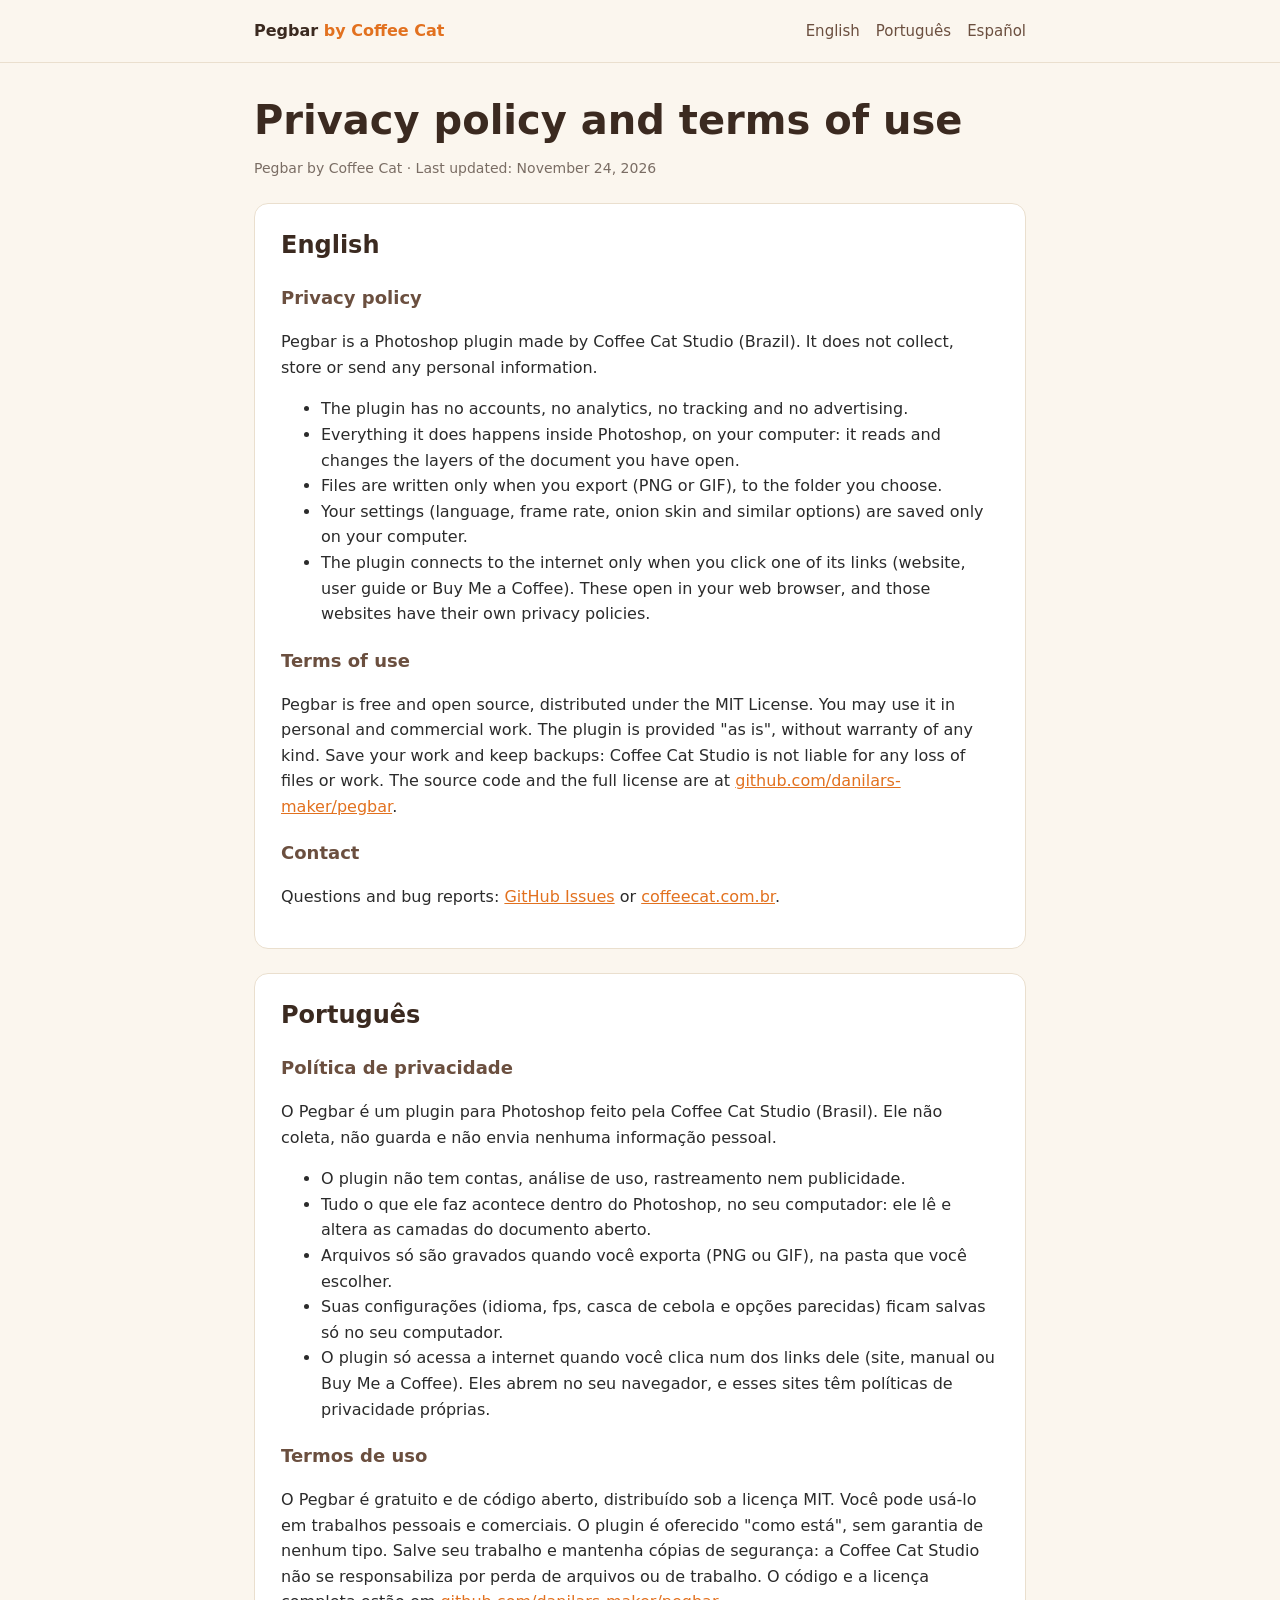
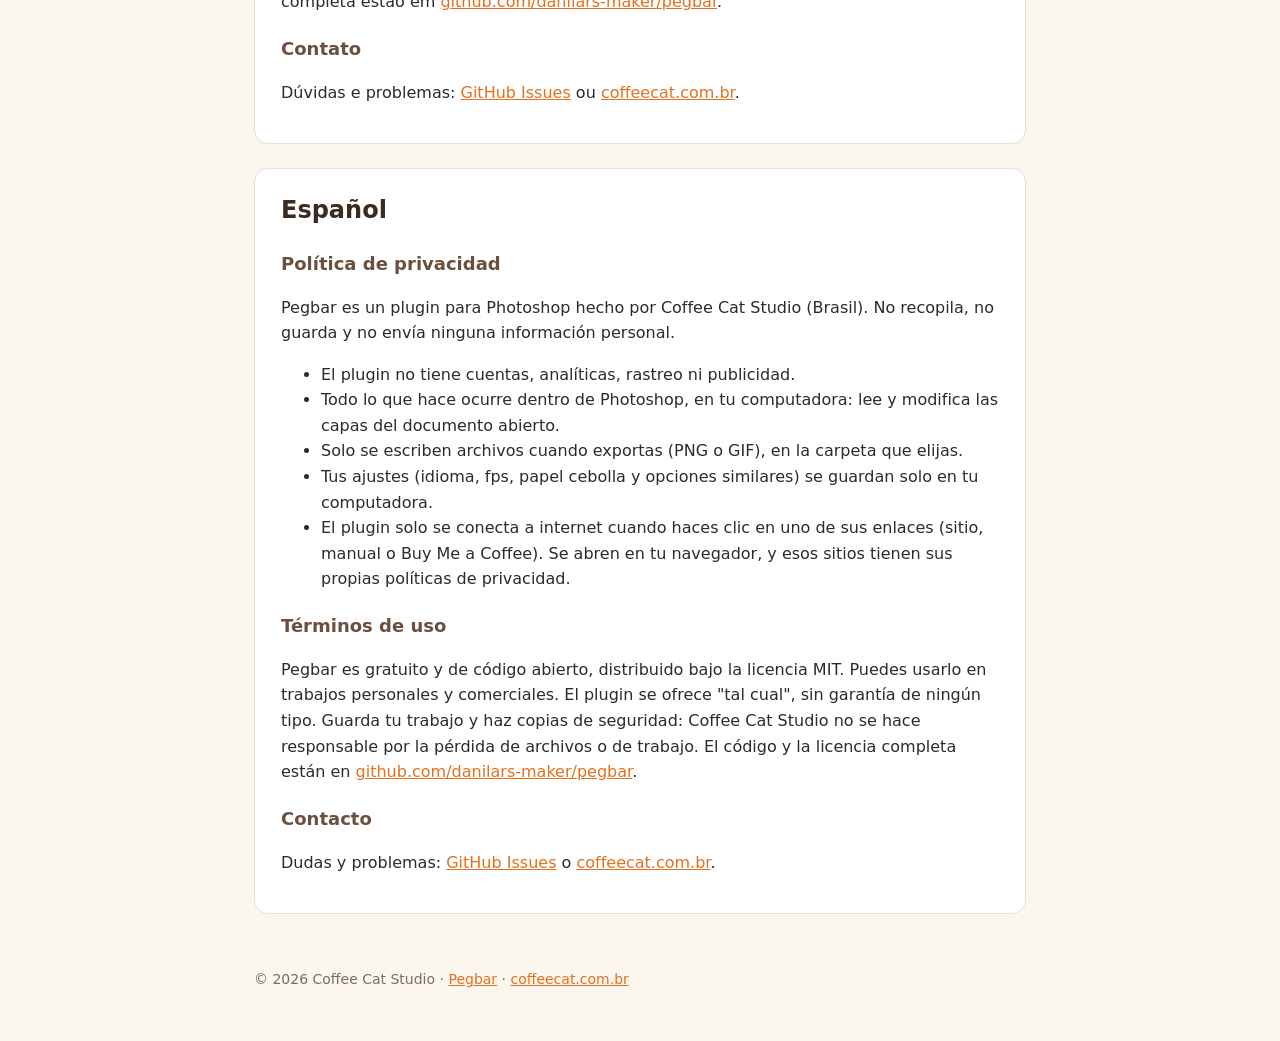
==== docs/privacy.html @ d1236d07 "Use Adobe Marketplace plugin ID; add privacy policy page Co-Authored-By: Claude Opus 5.5 <noreply@an" ====
<!DOCTYPE html>
<html lang="en">
<head>
<meta charset="utf-8">
<meta name="viewport" content="width=device-width, initial-scale=1">
<title>Pegbar by Coffee Cat — Privacy policy and terms of use</title>
<meta name="description" content="Privacy policy and terms of use of the Pegbar by Coffee Cat plugin for Photoshop.">
<style>
  :root { --cream:#fbf6ee; --paper:#fff; --coffee:#3b2a20; --coffee-2:#6b4f3f; --orange-dark:#e2711f; --ink:#2b2b2b; --muted:#7a6d64; --line:#eadfce; }
  * { box-sizing: border-box; }
  body { margin:0; font-family:"Segoe UI", system-ui, -apple-system, Roboto, Arial, sans-serif; color:var(--ink); background:var(--cream); line-height:1.6; }
  a { color:var(--orange-dark); }
  .wrap { max-width:820px; margin:0 auto; padding:0 24px; }
  header { padding:18px 0; border-bottom:1px solid var(--line); }
  header .wrap { display:flex; justify-content:space-between; align-items:center; gap:16px; flex-wrap:wrap; }
  .brand { font-weight:700; color:var(--coffee); text-decoration:none; }
  .brand span { color:var(--orange-dark); }
  nav a { margin-left:16px; text-decoration:none; color:var(--coffee-2); font-size:15px; }
  h1 { color:var(--coffee); font-size:clamp(28px,4vw,40px); line-height:1.15; margin:34px 0 6px; }
  .muted { color:var(--muted); font-size:14px; }
  section { background:var(--paper); border:1px solid var(--line); border-radius:14px; padding:22px 26px; margin:24px 0; }
  h2 { color:var(--coffee); margin:0 0 6px; font-size:24px; }
  h3 { color:var(--coffee-2); margin:20px 0 4px; font-size:18px; }
  footer { padding:30px 0 50px; color:var(--muted); font-size:14px; }
</style>
</head>
<body>
<header><div class="wrap">
  <a class="brand" href="./">Pegbar <span>by Coffee Cat</span></a>
  <nav><a href="#en">English</a><a href="#pt">Português</a><a href="#es">Español</a></nav>
</div></header>

<main class="wrap">
  <h1>Privacy policy and terms of use</h1>
  <p class="muted">Pegbar by Coffee Cat · Last updated: November 24, 2026</p>

  <section id="en" lang="en">
    <h2>English</h2>
    <h3>Privacy policy</h3>
    <p>Pegbar is a Photoshop plugin made by Coffee Cat Studio (Brazil). It does not collect, store or send any personal information.</p>
    <ul>
      <li>The plugin has no accounts, no analytics, no tracking and no advertising.</li>
      <li>Everything it does happens inside Photoshop, on your computer: it reads and changes the layers of the document you have open.</li>
      <li>Files are written only when you export (PNG or GIF), to the folder you choose.</li>
      <li>Your settings (language, frame rate, onion skin and similar options) are saved only on your computer.</li>
      <li>The plugin connects to the internet only when you click one of its links (website, user guide or Buy Me a Coffee). These open in your web browser, and those websites have their own privacy policies.</li>
    </ul>
    <h3>Terms of use</h3>
    <p>Pegbar is free and open source, distributed under the MIT License. You may use it in personal and commercial work. The plugin is provided "as is", without warranty of any kind. Save your work and keep backups: Coffee Cat Studio is not liable for any loss of files or work. The source code and the full license are at <a href="https://github.com/danilars-maker/pegbar">github.com/danilars-maker/pegbar</a>.</p>
    <h3>Contact</h3>
    <p>Questions and bug reports: <a href="https://github.com/danilars-maker/pegbar/issues">GitHub Issues</a> or <a href="https://coffeecat.com.br">coffeecat.com.br</a>.</p>
  </section>

  <section id="pt" lang="pt-BR">
    <h2>Português</h2>
    <h3>Política de privacidade</h3>
    <p>O Pegbar é um plugin para Photoshop feito pela Coffee Cat Studio (Brasil). Ele não coleta, não guarda e não envia nenhuma informação pessoal.</p>
    <ul>
      <li>O plugin não tem contas, análise de uso, rastreamento nem publicidade.</li>
      <li>Tudo o que ele faz acontece dentro do Photoshop, no seu computador: ele lê e altera as camadas do documento aberto.</li>
      <li>Arquivos só são gravados quando você exporta (PNG ou GIF), na pasta que você escolher.</li>
      <li>Suas configurações (idioma, fps, casca de cebola e opções parecidas) ficam salvas só no seu computador.</li>
      <li>O plugin só acessa a internet quando você clica num dos links dele (site, manual ou Buy Me a Coffee). Eles abrem no seu navegador, e esses sites têm políticas de privacidade próprias.</li>
    </ul>
    <h3>Termos de uso</h3>
    <p>O Pegbar é gratuito e de código aberto, distribuído sob a licença MIT. Você pode usá-lo em trabalhos pessoais e comerciais. O plugin é oferecido "como está", sem garantia de nenhum tipo. Salve seu trabalho e mantenha cópias de segurança: a Coffee Cat Studio não se responsabiliza por perda de arquivos ou de trabalho. O código e a licença completa estão em <a href="https://github.com/danilars-maker/pegbar">github.com/danilars-maker/pegbar</a>.</p>
    <h3>Contato</h3>
    <p>Dúvidas e problemas: <a href="https://github.com/danilars-maker/pegbar/issues">GitHub Issues</a> ou <a href="https://coffeecat.com.br">coffeecat.com.br</a>.</p>
  </section>

  <section id="es" lang="es">
    <h2>Español</h2>
    <h3>Política de privacidad</h3>
    <p>Pegbar es un plugin para Photoshop hecho por Coffee Cat Studio (Brasil). No recopila, no guarda y no envía ninguna información personal.</p>
    <ul>
      <li>El plugin no tiene cuentas, analíticas, rastreo ni publicidad.</li>
      <li>Todo lo que hace ocurre dentro de Photoshop, en tu computadora: lee y modifica las capas del documento abierto.</li>
      <li>Solo se escriben archivos cuando exportas (PNG o GIF), en la carpeta que elijas.</li>
      <li>Tus ajustes (idioma, fps, papel cebolla y opciones similares) se guardan solo en tu computadora.</li>
      <li>El plugin solo se conecta a internet cuando haces clic en uno de sus enlaces (sitio, manual o Buy Me a Coffee). Se abren en tu navegador, y esos sitios tienen sus propias políticas de privacidad.</li>
    </ul>
    <h3>Términos de uso</h3>
    <p>Pegbar es gratuito y de código abierto, distribuido bajo la licencia MIT. Puedes usarlo en trabajos personales y comerciales. El plugin se ofrece "tal cual", sin garantía de ningún tipo. Guarda tu trabajo y haz copias de seguridad: Coffee Cat Studio no se hace responsable por la pérdida de archivos o de trabajo. El código y la licencia completa están en <a href="https://github.com/danilars-maker/pegbar">github.com/danilars-maker/pegbar</a>.</p>
    <h3>Contacto</h3>
    <p>Dudas y problemas: <a href="https://github.com/danilars-maker/pegbar/issues">GitHub Issues</a> o <a href="https://coffeecat.com.br">coffeecat.com.br</a>.</p>
  </section>
</main>

<footer><div class="wrap">© 2026 Coffee Cat Studio · <a href="./">Pegbar</a> · <a href="https://coffeecat.com.br">coffeecat.com.br</a></div></footer>
</body>
</html>
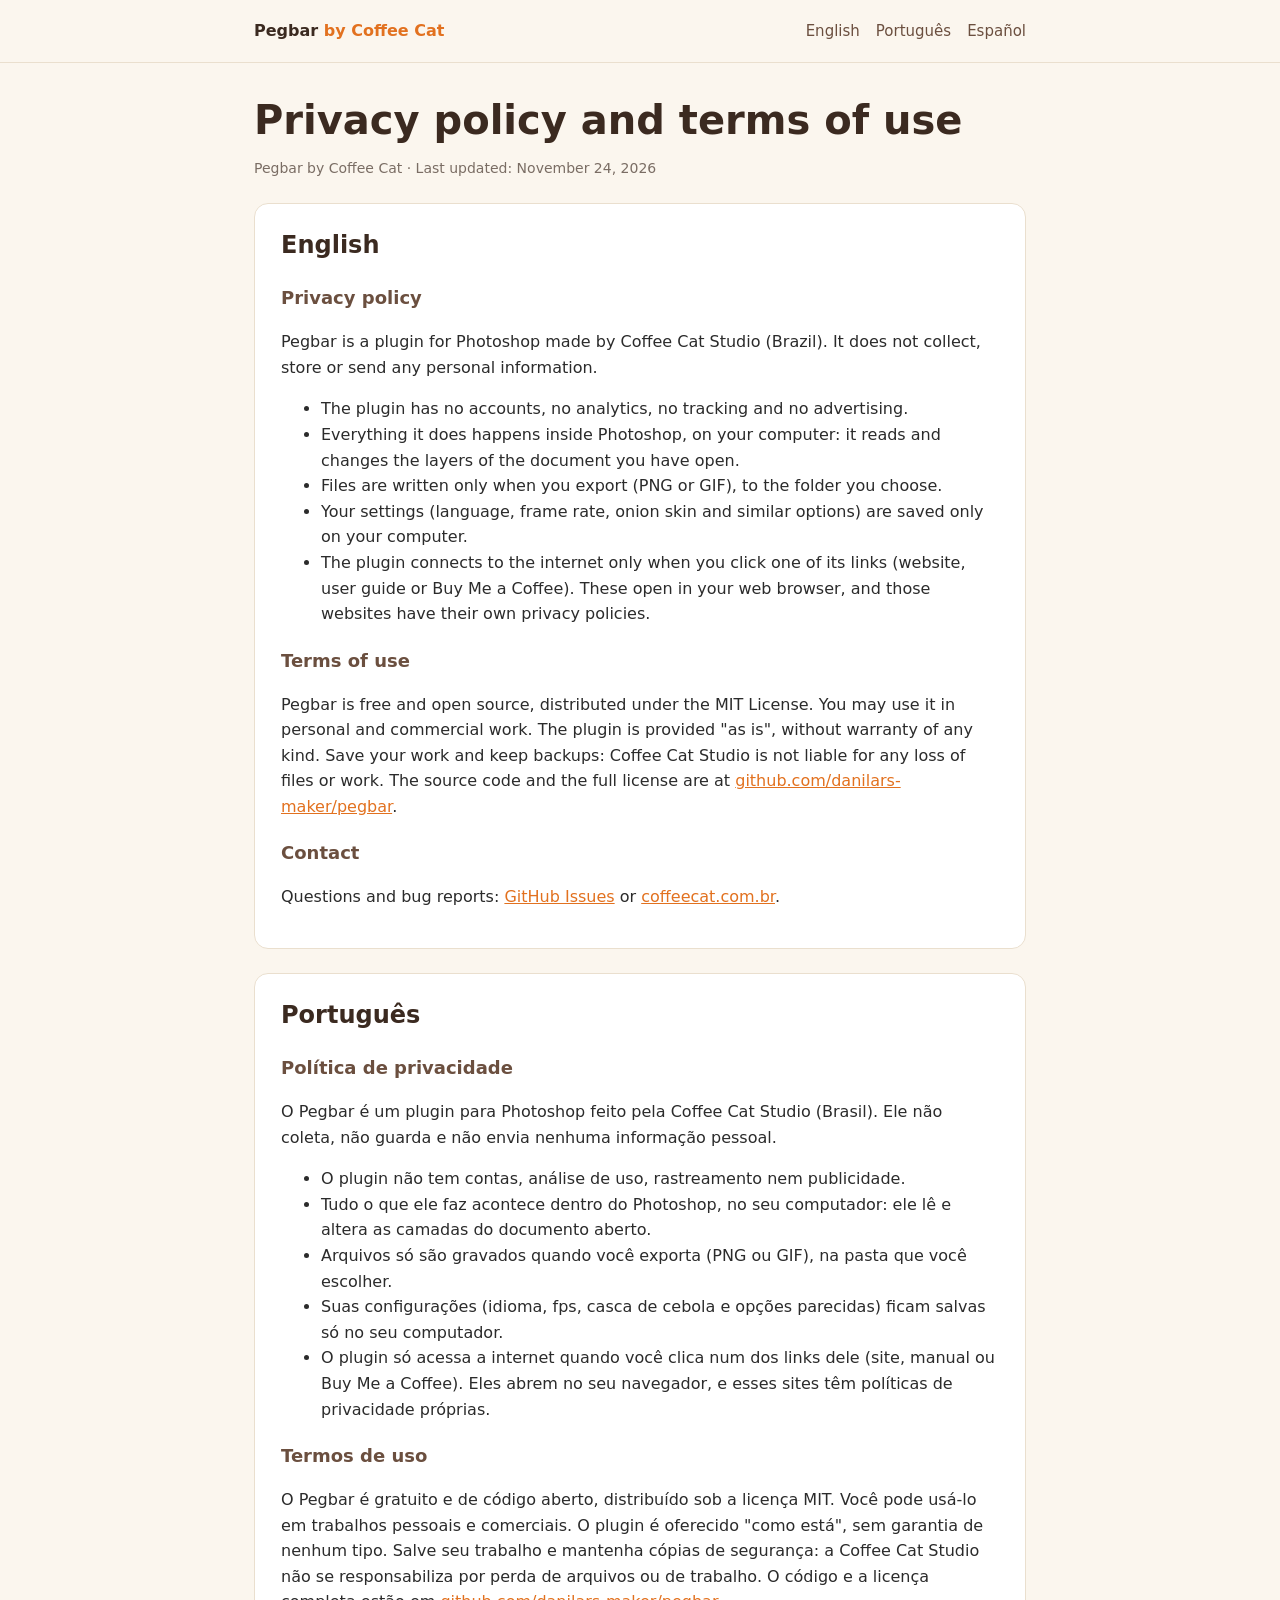
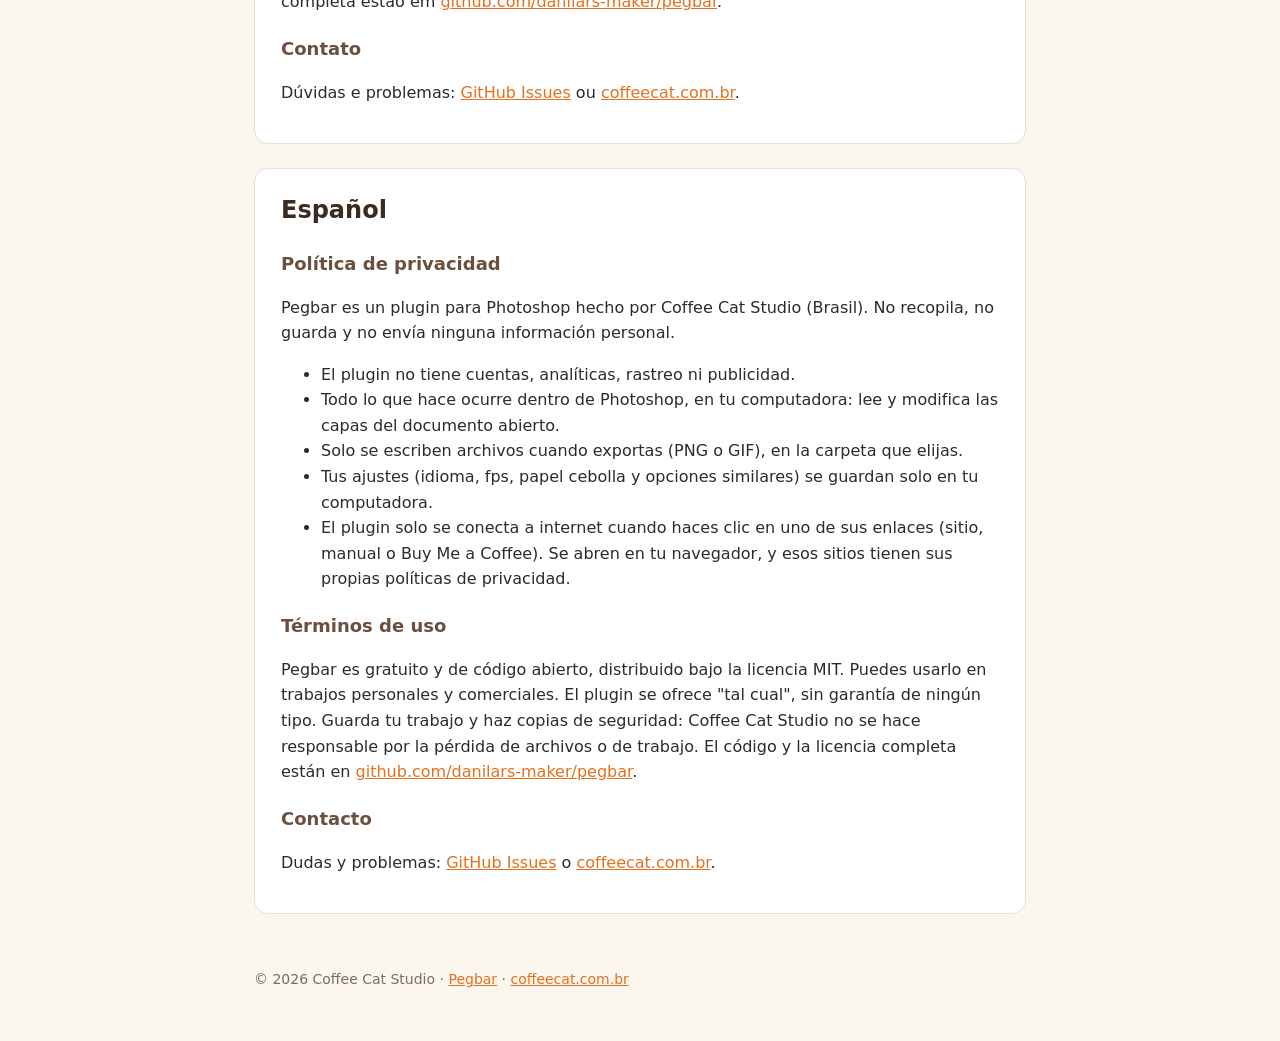
==== commit 4853382d: "Pegbar 1.0.2: scrollable panel, Adobe icon naming, privacy wording Co-Authored-By: Claude Opus 5.5 <" ====
--- a/docs/privacy.html
+++ b/docs/privacy.html
@@ -37,7 +37,7 @@
   <section id="en" lang="en">
     <h2>English</h2>
     <h3>Privacy policy</h3>
-    <p>Pegbar is a Photoshop plugin made by Coffee Cat Studio (Brazil). It does not collect, store or send any personal information.</p>
+    <p>Pegbar is a plugin for Photoshop made by Coffee Cat Studio (Brazil). It does not collect, store or send any personal information.</p>
     <ul>
       <li>The plugin has no accounts, no analytics, no tracking and no advertising.</li>
       <li>Everything it does happens inside Photoshop, on your computer: it reads and changes the layers of the document you have open.</li>
